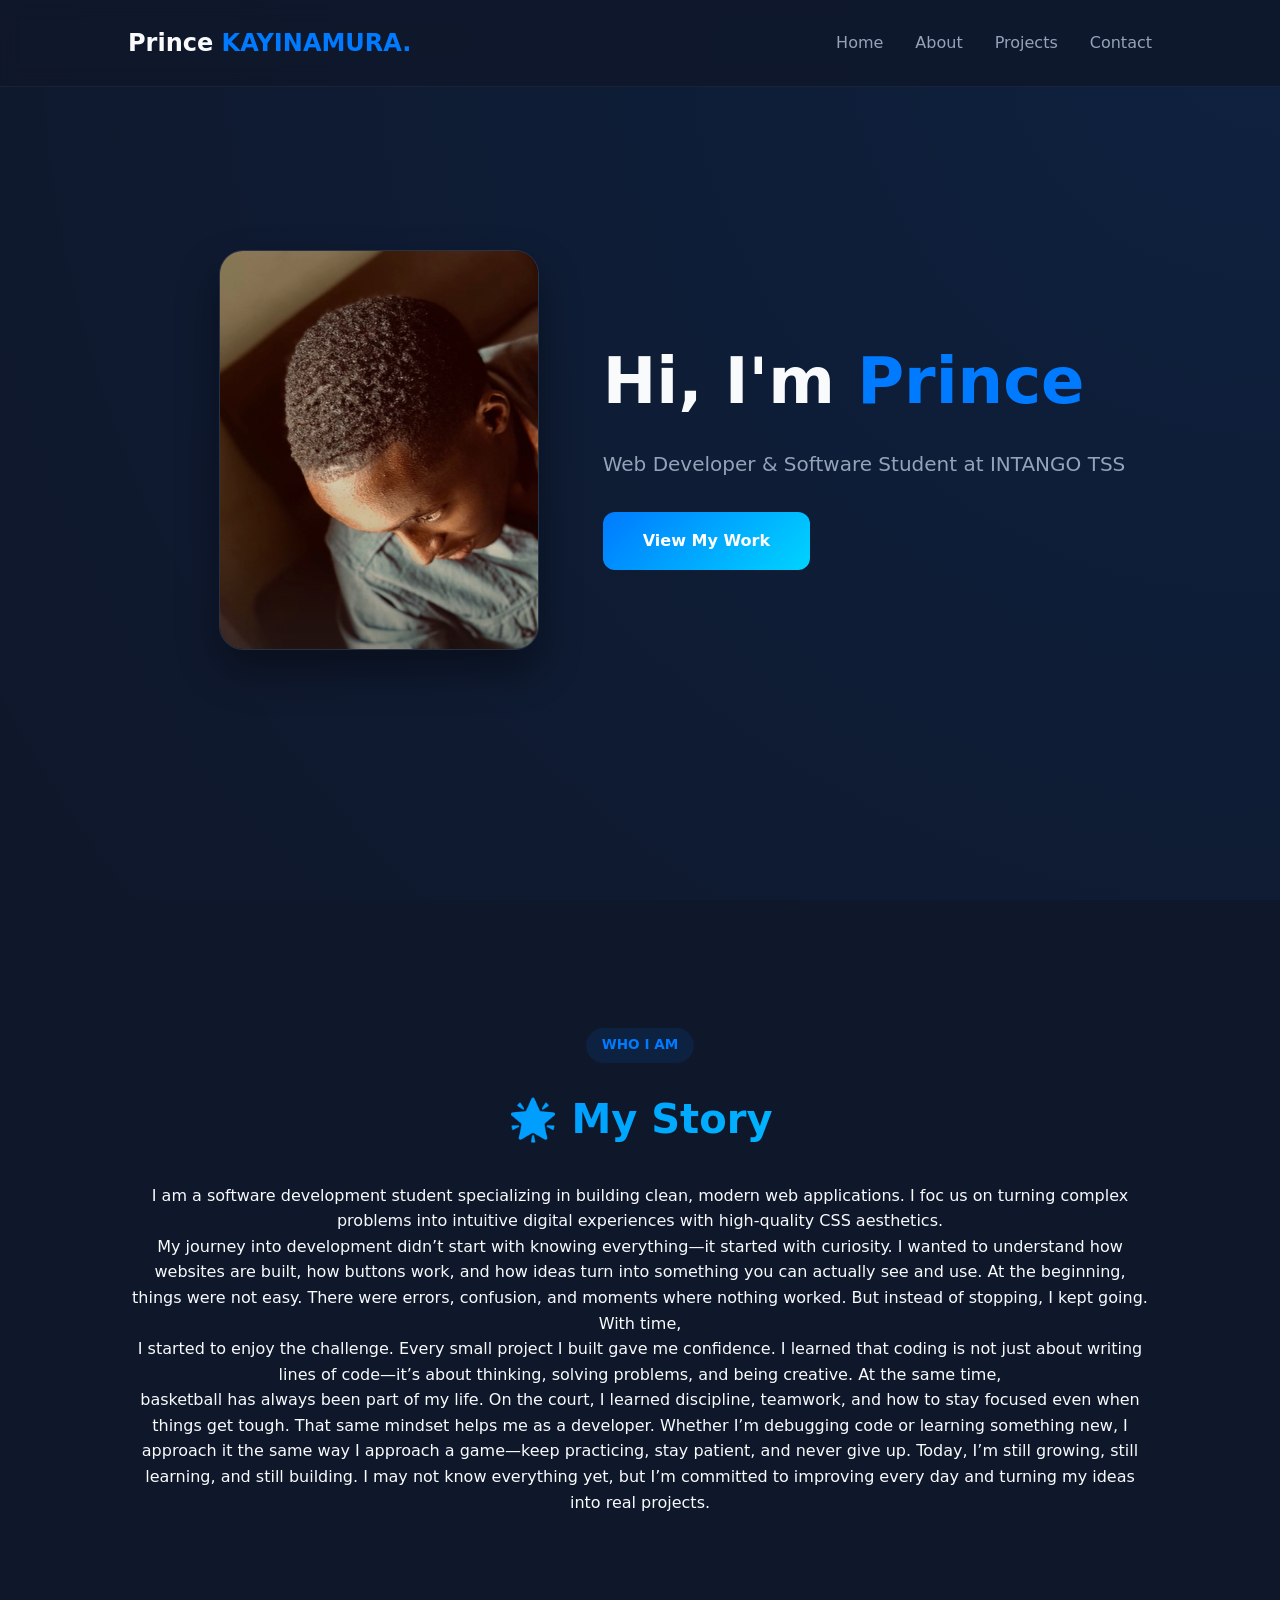
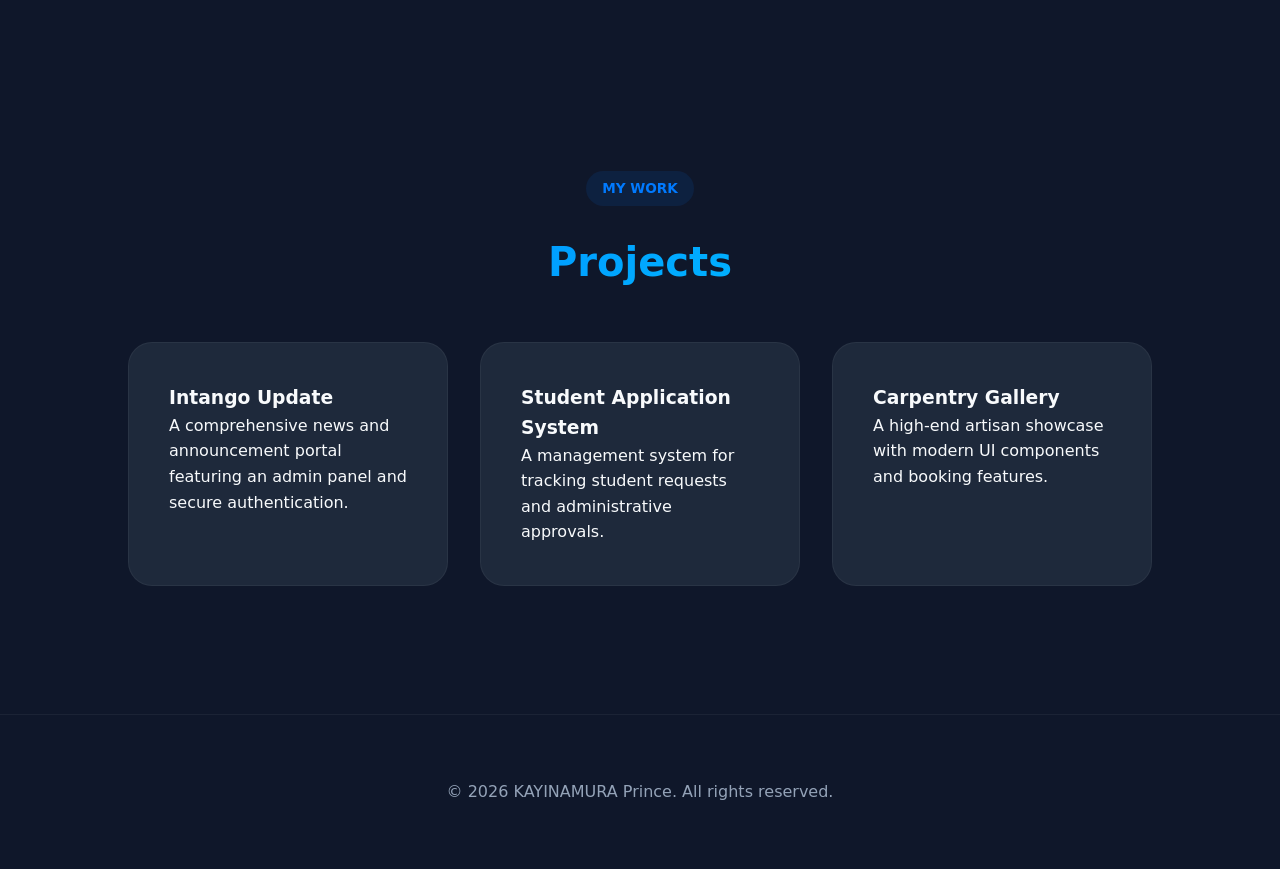
==== index.html @ 4b079a80 "my portfolio" ====
<!DOCTYPE html>
<html lang="en">
<head>
    <meta charset="UTF-8">
    <meta name="viewport" content="width=device-width, initial-scale=1.0">
    <title>Prince KAYINAMURA | Web Developer</title>
    <style>/* General Reset & Modern Variables */
:root {
    --primary-color: #007AFF; 
    --bg-dark: #0f172a;
    --bg-card: #1e293b;
    --text-main: #f8fafc;
    --text-muted: #94a3b8;
    --accent-gradient: linear-gradient(135deg, #007AFF 0%, #00d4ff 100%);
    --font-family: 'Inter', system-ui, -apple-system, sans-serif;
}

* {
    margin: 0;
    padding: 0;
    box-sizing: border-box;
}

html {
    scroll-behavior: smooth;
}

body {
    background-color: var(--bg-dark);
    color: var(--text-main);
    font-family: var(--font-family);
    line-height: 1.6;
    overflow-x: hidden;
}

/* Navbar - Glassmorphism Effect[cite: 2, 3] */
.navbar {
    display: flex;
    justify-content: space-between;
    align-items: center;
    padding: 1.5rem 10%;
    background: rgba(15, 23, 42, 0.8);
    backdrop-filter: blur(10px);
    position: fixed;
    width: 100%;
    top: 0;
    z-index: 100;
    border-bottom: 1px solid rgba(255, 255, 255, 0.05);
}

.logo {
    font-size: 1.5rem;
    font-weight: 800;
}

.prince {
    color: var(--primary-color);
}

.navbar ul {
    display: flex;
    list-style: none;
    gap: 2rem;
}

.navbar a {
    text-decoration: none;
    color: var(--text-muted);
    font-weight: 500;
    transition: 0.3s;
}

.navbar a:hover {
    color: var(--primary-color);
}

/* Hero Section with Integrated Image */
.hero {
    height: 100vh;
    display: flex;
    align-items: center;
    justify-content: center;
    gap: 4rem;
    padding: 0 10%;
    background: radial-gradient(circle at top right, rgba(0, 122, 255, 0.1), transparent);
}

.hero-content {
    text-align: left;
    max-width: 600px;
}

.hero h1 {
    font-size: 4rem;
    margin-bottom: 1rem;
    font-weight: 800;
}

.hero p {
    font-size: 1.25rem;
    color: var(--text-muted);
    margin-bottom: 2rem;
}

/* Profile Picture Styling */
.profile-img {
    width: 320px;
    height: 400px;
    object-fit: cover;
    border-radius: 24px;
    border: 1px solid rgba(255, 255, 255, 0.1);
    box-shadow: 0 20px 40px rgba(0, 0, 0, 0.4);
}

.kay {
    display: inline-block;
    padding: 1rem 2.5rem;
    background: var(--accent-gradient);
    color: white;
    text-decoration: none;
    border-radius: 12px;
    font-weight: 600;
    transition: transform 0.3s ease, box-shadow 0.3s ease;
}

.kay:hover {
    transform: translateY(-3px);
    box-shadow: 0 10px 20px rgba(0, 122, 255, 0.3);
}

/* Sections & Grid Layout */
.section {
    padding: 8rem 10%;
    text-align: center;
}

.section-tag {
    display: inline-block;
    padding: 0.4rem 1rem;
    background: rgba(0, 122, 255, 0.1);
    color: var(--primary-color);
    border-radius: 20px;
    font-size: 0.85rem;
    font-weight: 600;
    margin-bottom: 1.5rem;
    text-transform: uppercase;
}

h2 {
    font-size: 2.5rem;
    margin-bottom: 2rem;
    background: var(--accent-gradient);
    -webkit-background-clip: text;
    -webkit-text-fill-color: transparent;
}

.project-grid {
    display: grid;
    grid-template-columns: repeat(auto-fit, minmax(300px, 1fr));
    gap: 2rem;
    margin-top: 3rem;
}

.project-card {
    background: var(--bg-card);
    padding: 2.5rem;
    border-radius: 24px;
    border: 1px solid rgba(255, 255, 255, 0.05);
    text-align: left;
    transition: all 0.3s ease;
}

.project-card:hover {
    border-color: var(--primary-color);
    transform: translateY(-10px);
}

/* Footer[cite: 2, 3] */
footer {
    text-align: center;
    padding: 4rem 0;
    border-top: 1px solid rgba(255, 255, 255, 0.05);
    color: var(--text-muted);
}

/* Responsive Design */
@media (max-width: 968px) {
    .hero {
        flex-direction: column-reverse;
        text-align: center;
        height: auto;
        padding-top: 8rem;
    }
    .hero-content { text-align: center; }
    .hero h1 { font-size: 2.5rem; }
    .profile-img { width: 240px; height: 300px; }
}
    </style>
</head>
<body>
    
    <header class="navbar">
        <div class="logo">Prince <span class="prince">KAYINAMURA.</span></div>
        <nav>
            <ul>
                <li><a href="index.html">Home</a></li>
                <li><a href="about.html">About</a></li>
                <li><a href="project.html">Projects</a></li>
                <li><a href="contact.html">Contact</a></li>
            </ul>
        </nav>
    </header>

    <section id="home" class="hero">
        <div class="profile-picture"></div><img src="img/Screenshot 2026-03-01 120539.png" alt="Prince" class="profile-img"> <!-- New profile-picture div -->
        <div class="hero-content">
            <h1>Hi, I'm <span class="prince">Prince</span></h1>
            <p>Web Developer & Software Student at INTANGO TSS</p>
            <a href="#projects" class="kay">View My Work</a>
        </div>
    </section>

    <section id="about" class="section">
        <div class="section-tag">Who I Am</div>
        <h2>🌟 My Story</h2>
        <p>I am a software development student specializing in building clean, modern web applications. I foc us on turning complex problems into intuitive digital experiences with high-quality CSS aesthetics.</p>
        My journey into development didn’t start with knowing everything—it started with curiosity. I wanted to understand how websites are built, how buttons work, and how ideas turn into something you can actually see and use. At the beginning, things were not easy. There were errors, confusion, and moments where nothing worked. But instead of stopping, I kept going.

With time,<p> I started to enjoy the challenge. Every small project I built gave me confidence. I learned that coding is not just about writing lines of code—it’s about thinking, solving problems, and being creative.

At the same time,</p> basketball has always been part of my life. On the court, I learned discipline, teamwork, and how to stay focused even when things get tough. That same mindset helps me as a developer. Whether I’m debugging code or learning something new, I approach it the same way I approach a game—keep practicing, stay patient, and never give up.

Today, I’m still growing, still learning, and still building. I may not know everything yet, but I’m committed to improving every day and turning my ideas into real projects.
    </section>

    <section id="projects" class="section">
        <div class="section-tag">My Work</div>
        <h2>Projects</h2>
        <div class="project-grid">
            <div class="project-card">
                <h3>Intango Update</h3>
                <p>A comprehensive news and announcement portal featuring an admin panel and secure authentication.</p>
            </div>
            <div class="project-card">
                <h3>Student Application System</h3>
                <p>A management system for tracking student requests and administrative approvals.</p>
            </div>
            <div class="project-card">
                <h3>Carpentry Gallery</h3>
                <p>A high-end artisan showcase with modern UI components and booking features.</p>
            </div>
        </div>
    </section>

    <footer>
        <p>© 2026 KAYINAMURA Prince. All rights reserved.</p>
    </footer>

</body>
</html>
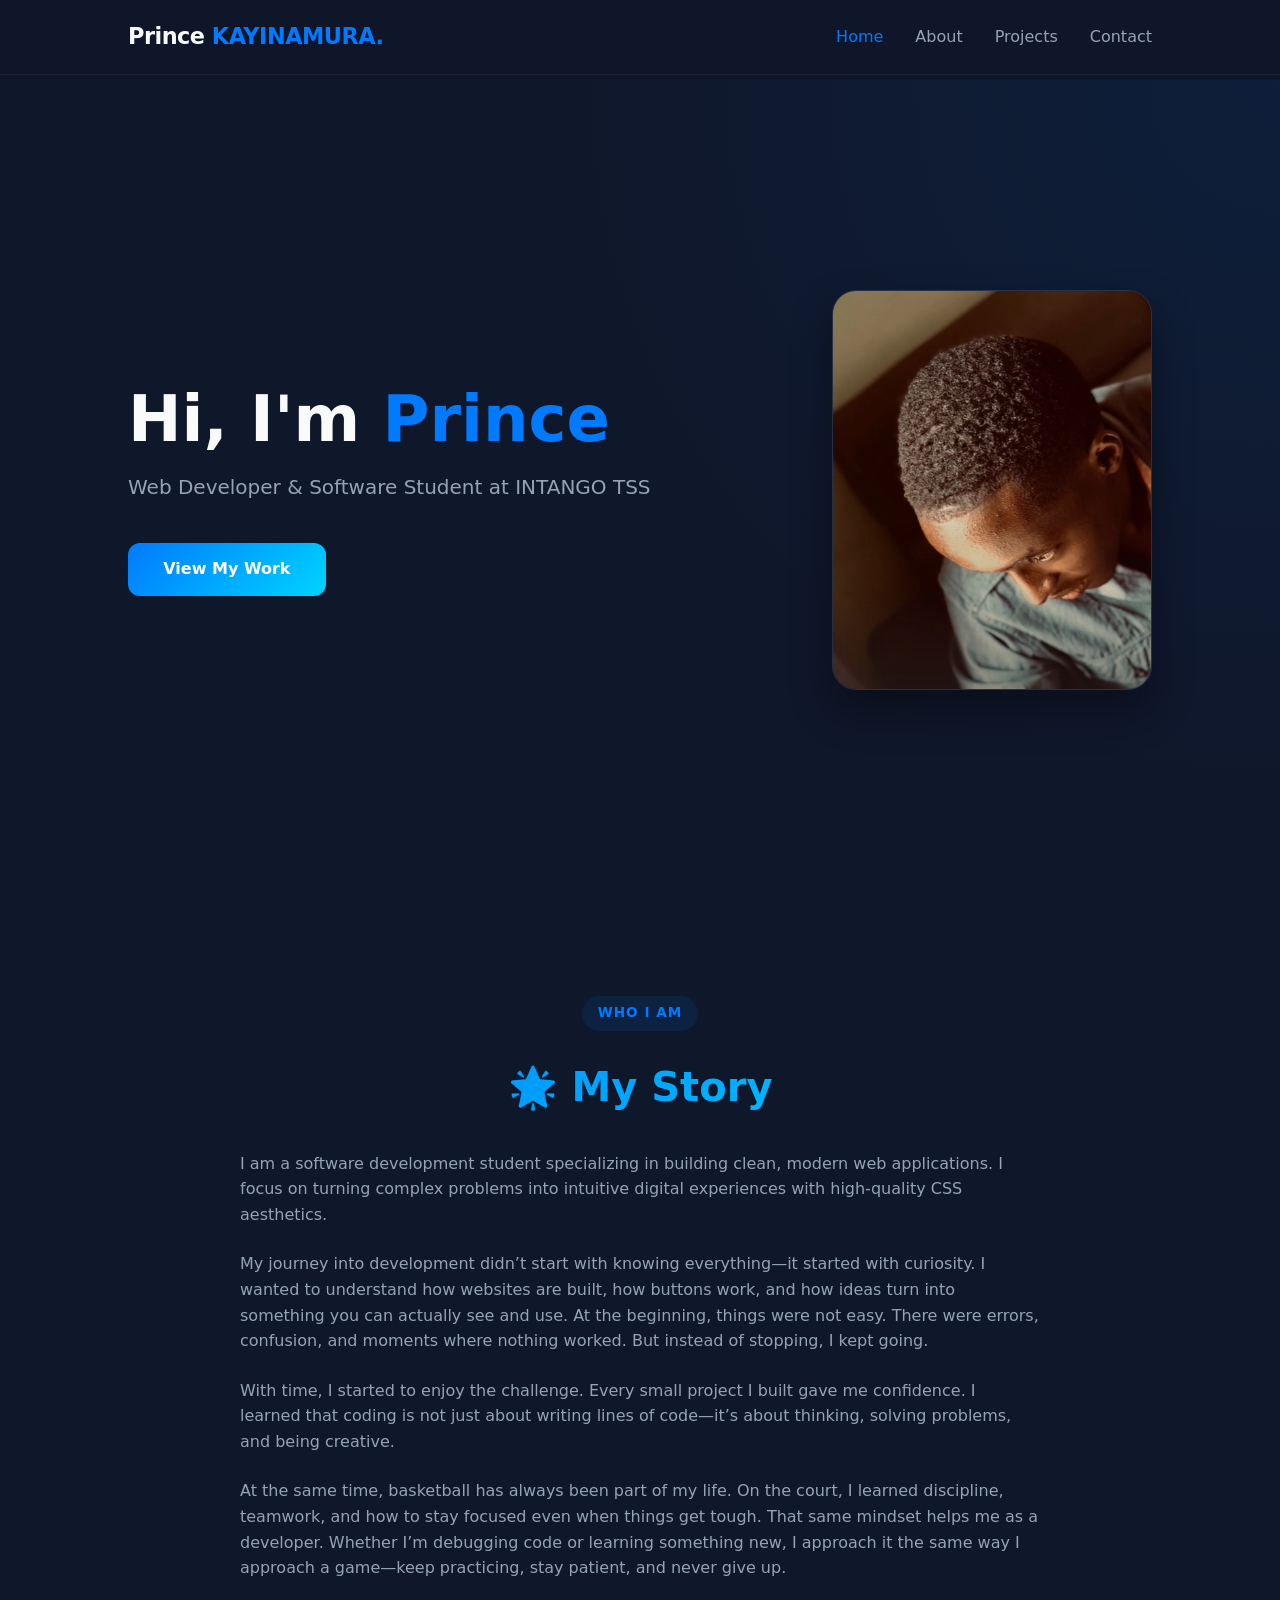
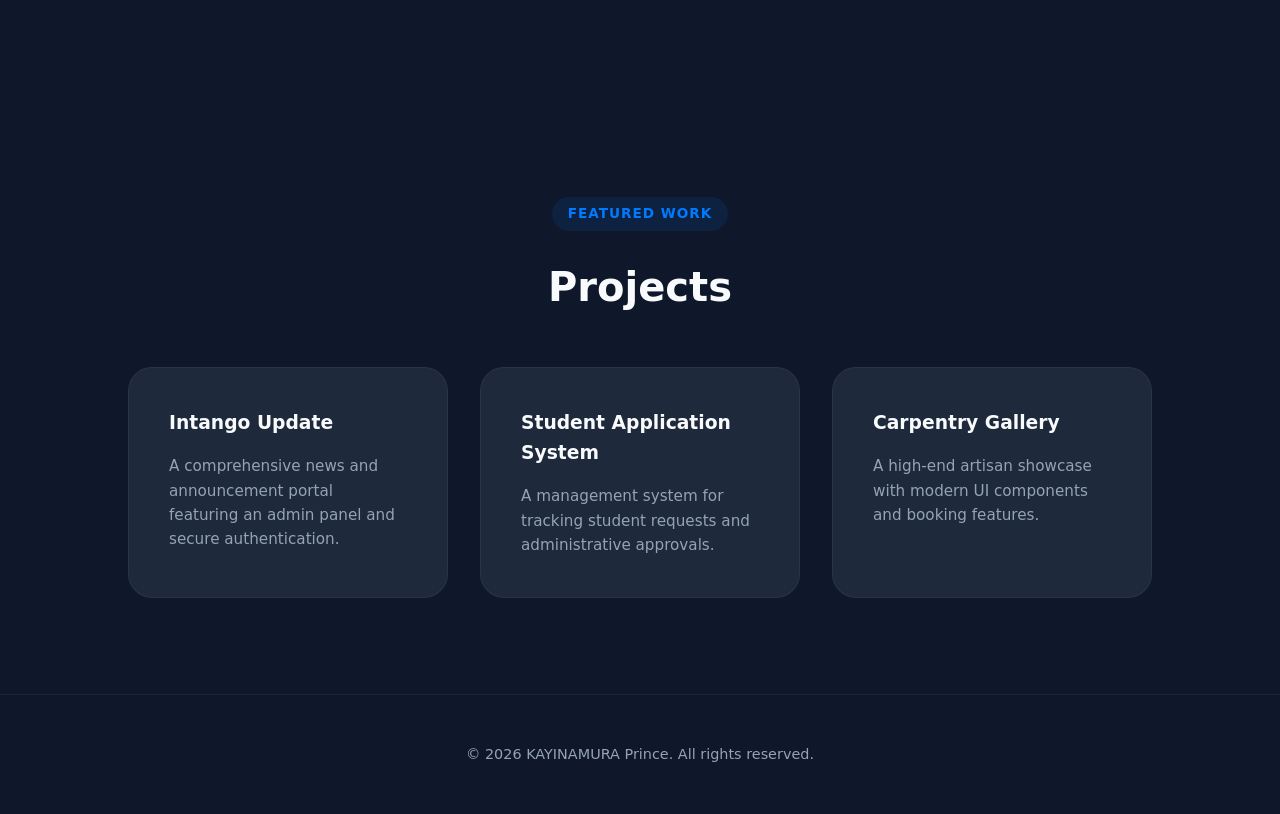
==== commit b8d9c8f6: "modern" ====
--- a/index.html
+++ b/index.html
@@ -4,206 +4,51 @@
     <meta charset="UTF-8">
     <meta name="viewport" content="width=device-width, initial-scale=1.0">
     <title>Prince KAYINAMURA | Web Developer</title>
-    <style>/* General Reset & Modern Variables */
-:root {
-    --primary-color: #007AFF; 
-    --bg-dark: #0f172a;
-    --bg-card: #1e293b;
-    --text-main: #f8fafc;
-    --text-muted: #94a3b8;
-    --accent-gradient: linear-gradient(135deg, #007AFF 0%, #00d4ff 100%);
-    --font-family: 'Inter', system-ui, -apple-system, sans-serif;
-}
-
-* {
-    margin: 0;
-    padding: 0;
-    box-sizing: border-box;
-}
-
-html {
-    scroll-behavior: smooth;
-}
-
-body {
-    background-color: var(--bg-dark);
-    color: var(--text-main);
-    font-family: var(--font-family);
-    line-height: 1.6;
-    overflow-x: hidden;
-}
-
-/* Navbar - Glassmorphism Effect[cite: 2, 3] */
-.navbar {
-    display: flex;
-    justify-content: space-between;
-    align-items: center;
-    padding: 1.5rem 10%;
-    background: rgba(15, 23, 42, 0.8);
-    backdrop-filter: blur(10px);
-    position: fixed;
-    width: 100%;
-    top: 0;
-    z-index: 100;
-    border-bottom: 1px solid rgba(255, 255, 255, 0.05);
-}
-
-.logo {
-    font-size: 1.5rem;
-    font-weight: 800;
-}
-
-.prince {
-    color: var(--primary-color);
-}
-
-.navbar ul {
-    display: flex;
-    list-style: none;
-    gap: 2rem;
-}
-
-.navbar a {
-    text-decoration: none;
-    color: var(--text-muted);
-    font-weight: 500;
-    transition: 0.3s;
-}
-
-.navbar a:hover {
-    color: var(--primary-color);
-}
-
-/* Hero Section with Integrated Image */
-.hero {
-    height: 100vh;
-    display: flex;
-    align-items: center;
-    justify-content: center;
-    gap: 4rem;
-    padding: 0 10%;
-    background: radial-gradient(circle at top right, rgba(0, 122, 255, 0.1), transparent);
-}
-
-.hero-content {
-    text-align: left;
-    max-width: 600px;
-}
-
-.hero h1 {
-    font-size: 4rem;
-    margin-bottom: 1rem;
-    font-weight: 800;
-}
-
-.hero p {
-    font-size: 1.25rem;
-    color: var(--text-muted);
-    margin-bottom: 2rem;
-}
-
-/* Profile Picture Styling */
-.profile-img {
-    width: 320px;
-    height: 400px;
-    object-fit: cover;
-    border-radius: 24px;
-    border: 1px solid rgba(255, 255, 255, 0.1);
-    box-shadow: 0 20px 40px rgba(0, 0, 0, 0.4);
-}
-
-.kay {
-    display: inline-block;
-    padding: 1rem 2.5rem;
-    background: var(--accent-gradient);
-    color: white;
-    text-decoration: none;
-    border-radius: 12px;
-    font-weight: 600;
-    transition: transform 0.3s ease, box-shadow 0.3s ease;
-}
-
-.kay:hover {
-    transform: translateY(-3px);
-    box-shadow: 0 10px 20px rgba(0, 122, 255, 0.3);
-}
-
-/* Sections & Grid Layout */
-.section {
-    padding: 8rem 10%;
-    text-align: center;
-}
-
-.section-tag {
-    display: inline-block;
-    padding: 0.4rem 1rem;
-    background: rgba(0, 122, 255, 0.1);
-    color: var(--primary-color);
-    border-radius: 20px;
-    font-size: 0.85rem;
-    font-weight: 600;
-    margin-bottom: 1.5rem;
-    text-transform: uppercase;
-}
-
-h2 {
-    font-size: 2.5rem;
-    margin-bottom: 2rem;
-    background: var(--accent-gradient);
-    -webkit-background-clip: text;
-    -webkit-text-fill-color: transparent;
-}
-
-.project-grid {
-    display: grid;
-    grid-template-columns: repeat(auto-fit, minmax(300px, 1fr));
-    gap: 2rem;
-    margin-top: 3rem;
-}
-
-.project-card {
-    background: var(--bg-card);
-    padding: 2.5rem;
-    border-radius: 24px;
-    border: 1px solid rgba(255, 255, 255, 0.05);
-    text-align: left;
-    transition: all 0.3s ease;
-}
-
-.project-card:hover {
-    border-color: var(--primary-color);
-    transform: translateY(-10px);
-}
-
-/* Footer[cite: 2, 3] */
-footer {
-    text-align: center;
-    padding: 4rem 0;
-    border-top: 1px solid rgba(255, 255, 255, 0.05);
-    color: var(--text-muted);
-}
-
-/* Responsive Design */
-@media (max-width: 968px) {
-    .hero {
-        flex-direction: column-reverse;
-        text-align: center;
-        height: auto;
-        padding-top: 8rem;
-    }
-    .hero-content { text-align: center; }
-    .hero h1 { font-size: 2.5rem; }
-    .profile-img { width: 240px; height: 300px; }
-}
+    <link rel="stylesheet" href="global.css">
+    <style>
+        .hero {
+            min-height: calc(100vh - 5rem);
+            display: flex;
+            align-items: center;
+            justify-content: space-between;
+            gap: 4rem;
+            padding: 0 10%;
+            background: radial-gradient(circle at top right, rgba(0, 122, 255, 0.08), transparent 50%);
+        }
+        .hero-content { max-width: 600px; text-align: left; }
+        .hero h1 { font-size: 4rem; margin-bottom: 1rem; font-weight: 800; line-height: 1.1; }
+        .hero p { font-size: 1.25rem; color: var(--text-muted); margin-bottom: 2.5rem; }
+        .profile-img {
+            width: 320px;
+            height: 400px;
+            object-fit: cover;
+            border-radius: 24px;
+            border: 1px solid rgba(255, 255, 255, 0.1);
+            box-shadow: 0 20px 40px rgba(0, 0, 0, 0.4);
+        }
+        .story-text { max-width: 800px; margin: 0 auto; text-align: left; color: var(--text-muted); }
+        .story-text p { margin-bottom: 1.5rem; }
+        h2.gradient-title {
+            background: var(--accent-gradient);
+            -webkit-background-clip: text;
+            -webkit-text-fill-color: transparent;
+        }
+        @media (max-width: 968px) {
+            .hero { flex-direction: column-reverse; text-align: center; justify-content: center; padding: 4rem 5%; }
+            .hero-content { text-align: center; }
+            .hero h1 { font-size: 2.8rem; }
+            .profile-img { width: 260px; height: 320px; }
+        }
     </style>
 </head>
 <body>
     
     <header class="navbar">
         <div class="logo">Prince <span class="prince">KAYINAMURA.</span></div>
+        <div class="menu-toggle" id="menu-toggle">☰</div>
         <nav>
-            <ul>
-                <li><a href="index.html">Home</a></li>
+            <ul id="nav-links">
+                <li class="active"><a href="index.html">Home</a></li>
                 <li><a href="about.html">About</a></li>
                 <li><a href="project.html">Projects</a></li>
                 <li><a href="contact.html">Contact</a></li>
@@ -212,29 +57,27 @@
     </header>
 
     <section id="home" class="hero">
-        <div class="profile-picture"></div><img src="img/Screenshot 2026-03-01 120539.png" alt="Prince" class="profile-img"> <!-- New profile-picture div -->
         <div class="hero-content">
             <h1>Hi, I'm <span class="prince">Prince</span></h1>
             <p>Web Developer & Software Student at INTANGO TSS</p>
             <a href="#projects" class="kay">View My Work</a>
         </div>
+        <img src="img/Screenshot 2026-03-01 120539.png" alt="Prince Portrait" class="profile-img">
     </section>
 
     <section id="about" class="section">
         <div class="section-tag">Who I Am</div>
-        <h2>🌟 My Story</h2>
-        <p>I am a software development student specializing in building clean, modern web applications. I foc us on turning complex problems into intuitive digital experiences with high-quality CSS aesthetics.</p>
-        My journey into development didn’t start with knowing everything—it started with curiosity. I wanted to understand how websites are built, how buttons work, and how ideas turn into something you can actually see and use. At the beginning, things were not easy. There were errors, confusion, and moments where nothing worked. But instead of stopping, I kept going.
-
-With time,<p> I started to enjoy the challenge. Every small project I built gave me confidence. I learned that coding is not just about writing lines of code—it’s about thinking, solving problems, and being creative.
-
-At the same time,</p> basketball has always been part of my life. On the court, I learned discipline, teamwork, and how to stay focused even when things get tough. That same mindset helps me as a developer. Whether I’m debugging code or learning something new, I approach it the same way I approach a game—keep practicing, stay patient, and never give up.
-
-Today, I’m still growing, still learning, and still building. I may not know everything yet, but I’m committed to improving every day and turning my ideas into real projects.
+        <h2 class="gradient-title">🌟 My Story</h2>
+        <div class="story-text">
+            <p>I am a software development student specializing in building clean, modern web applications. I focus on turning complex problems into intuitive digital experiences with high-quality CSS aesthetics.</p>
+            <p>My journey into development didn’t start with knowing everything—it started with curiosity. I wanted to understand how websites are built, how buttons work, and how ideas turn into something you can actually see and use. At the beginning, things were not easy. There were errors, confusion, and moments where nothing worked. But instead of stopping, I kept going.</p>
+            <p>With time, I started to enjoy the challenge. Every small project I built gave me confidence. I learned that coding is not just about writing lines of code—it’s about thinking, solving problems, and being creative.</p>
+            <p>At the same time, basketball has always been part of my life. On the court, I learned discipline, teamwork, and how to stay focused even when things get tough. That same mindset helps me as a developer. Whether I’m debugging code or learning something new, I approach it the same way I approach a game—keep practicing, stay patient, and never give up.</p>
+        </div>
     </section>
 
     <section id="projects" class="section">
-        <div class="section-tag">My Work</div>
+        <div class="section-tag">Featured Work</div>
         <h2>Projects</h2>
         <div class="project-grid">
             <div class="project-card">
@@ -256,5 +99,6 @@
         <p>© 2026 KAYINAMURA Prince. All rights reserved.</p>
     </footer>
 
+    <script src="script.js"></script>
 </body>
 </html>
--- a/global.css
+++ b/global.css
@@ -0,0 +1,197 @@
+/* global.css */
+:root {
+    --primary-color: #007AFF; 
+    --bg-dark: #0f172a;
+    --bg-card: #1e293b;
+    --text-main: #f8fafc;
+    --text-muted: #94a3b8;
+    --accent-gradient: linear-gradient(135deg, #007AFF 0%, #00d4ff 100%);
+    --font-family: 'Inter', system-ui, -apple-system, sans-serif;
+}
+
+* {
+    margin: 0;
+    padding: 0;
+    box-sizing: border-box;
+}
+
+html {
+    scroll-behavior: smooth;
+}
+
+body {
+    background-color: var(--bg-dark);
+    color: var(--text-main);
+    font-family: var(--font-family);
+    line-height: 1.6;
+    overflow-x: hidden;
+    padding-top: 5rem; /* Prevents hero sections from sliding underneath fixed navbar */
+}
+
+/* Glassmorphism Navbar */
+.navbar {
+    display: flex;
+    justify-content: space-between;
+    align-items: center;
+    padding: 1.2rem 10%;
+    background: rgba(15, 23, 42, 0.8);
+    backdrop-filter: blur(12px);
+    -webkit-backdrop-filter: blur(12px);
+    position: fixed;
+    width: 100%;
+    top: 0;
+    left: 0;
+    z-index: 1000;
+    border-bottom: 1px solid rgba(255, 255, 255, 0.05);
+}
+
+.logo {
+    font-size: 1.4rem;
+    font-weight: 800;
+    letter-spacing: -0.5px;
+}
+
+.prince {
+    color: var(--primary-color);
+}
+
+.navbar ul {
+    display: flex;
+    list-style: none;
+    gap: 2rem;
+}
+
+.navbar a {
+    text-decoration: none;
+    color: var(--text-muted);
+    font-weight: 500;
+    transition: color 0.3s ease;
+}
+
+.navbar a:hover, .navbar li.active a {
+    color: var(--primary-color);
+}
+
+/* Mobile Hamburger Trigger */
+.menu-toggle {
+    display: none;
+    font-size: 1.8rem;
+    color: var(--text-main);
+    cursor: pointer;
+    user-select: none;
+    transition: transform 0.3s ease;
+}
+
+/* Universal Button Components */
+.kay {
+    display: inline-block;
+    padding: 0.85rem 2.2rem;
+    background: var(--accent-gradient);
+    color: white;
+    text-decoration: none;
+    border-radius: 12px;
+    font-weight: 600;
+    border: none;
+    cursor: pointer;
+    transition: transform 0.3s ease, box-shadow 0.3s ease;
+}
+
+.kay:hover {
+    transform: translateY(-3px);
+    box-shadow: 0 10px 20px rgba(0, 122, 255, 0.3);
+}
+
+/* Section Templates */
+.section {
+    padding: 6rem 10%;
+    text-align: center;
+}
+
+.section-tag {
+    display: inline-block;
+    padding: 0.4rem 1rem;
+    background: rgba(0, 122, 255, 0.1);
+    color: var(--primary-color);
+    border-radius: 20px;
+    font-size: 0.85rem;
+    font-weight: 600;
+    margin-bottom: 1.5rem;
+    text-transform: uppercase;
+    letter-spacing: 1px;
+}
+
+h2 {
+    font-size: 2.5rem;
+    margin-bottom: 2rem;
+    font-weight: 800;
+}
+
+/* Common Layouts */
+.project-grid {
+    display: grid;
+    grid-template-columns: repeat(auto-fit, minmax(280px, 1fr));
+    gap: 2rem;
+    margin-top: 3rem;
+}
+
+.project-card {
+    background: var(--bg-card);
+    padding: 2.5rem;
+    border-radius: 24px;
+    border: 1px solid rgba(255, 255, 255, 0.05);
+    text-align: left;
+    transition: border-color 0.3s ease, transform 0.3s ease;
+}
+
+.project-card:hover {
+    border-color: var(--primary-color);
+    transform: translateY(-8px);
+}
+
+.project-card h3 { margin-bottom: 1rem; color: var(--text-main); }
+.project-card p { color: var(--text-muted); font-size: 0.95rem; }
+
+footer {
+    text-align: center;
+    padding: 3rem 0;
+    border-top: 1px solid rgba(255, 255, 255, 0.05);
+    color: var(--text-muted);
+    font-size: 0.9rem;
+}
+
+/* Global Media Query for Hamburger Menu System */
+@media (max-width: 768px) {
+    .menu-toggle {
+        display: block;
+    }
+
+    .navbar ul {
+        position: absolute;
+        top: 100%;
+        left: 0;
+        width: 100%;
+        background: rgba(15, 23, 42, 0.95);
+        backdrop-filter: blur(15px);
+        flex-direction: column;
+        align-items: center;
+        padding: 2rem 0;
+        gap: 1.5rem;
+        border-bottom: 1px solid rgba(255, 255, 255, 0.05);
+        transform: translateY(-150%);
+        opacity: 0;
+        transition: transform 0.4s ease, opacity 0.3s ease;
+        pointer-events: none;
+    }
+
+    .navbar ul.active {
+        transform: translateY(0);
+        opacity: 1;
+        pointer-events: auto;
+    }
+
+    .section {
+        padding: 4rem 5%;
+    }
+    
+    h2 { font-size: 2rem; }
+}
